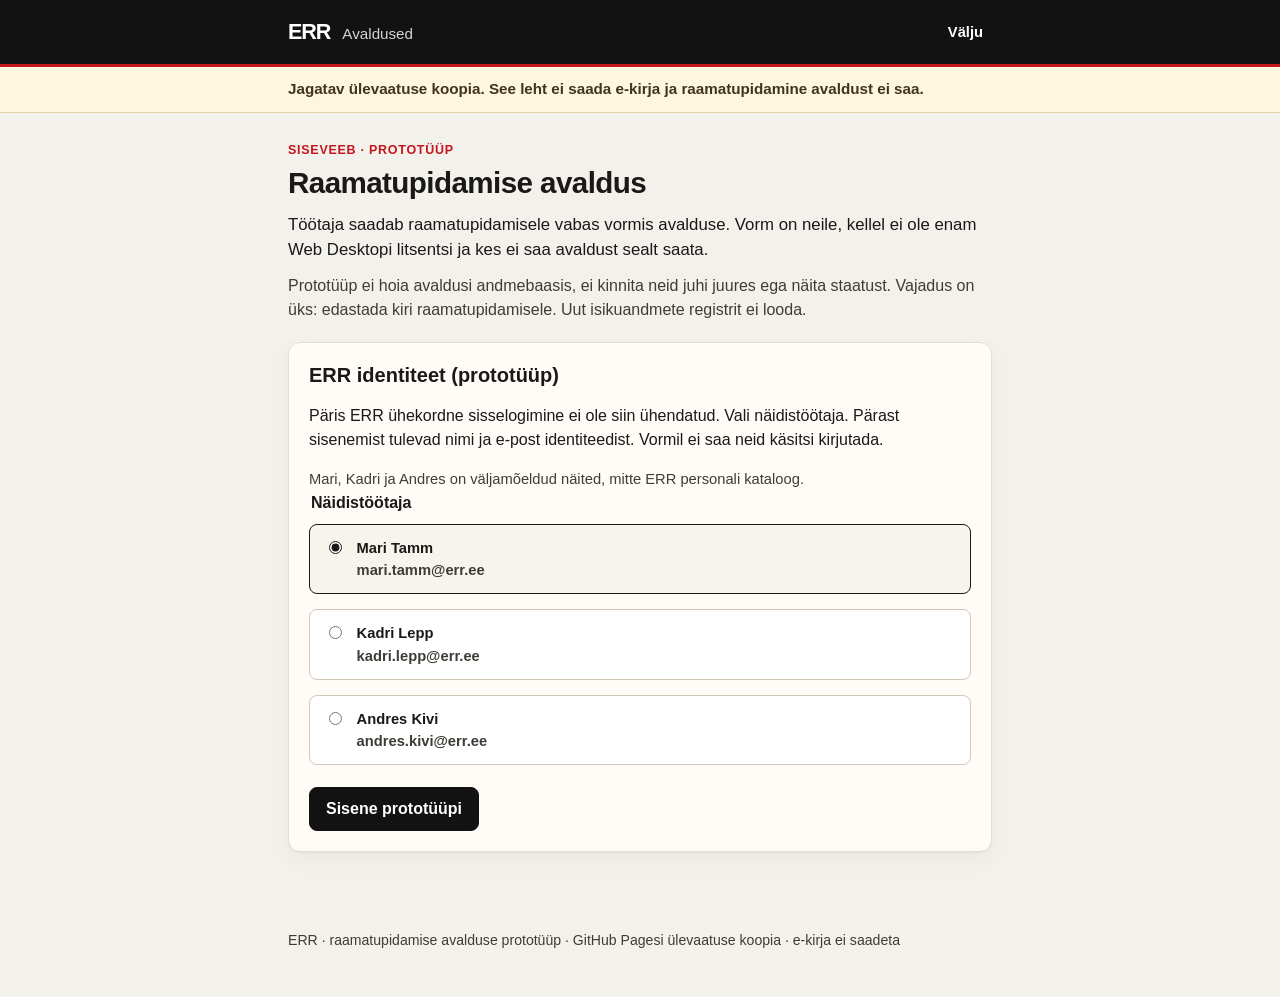
==== docs/index.html @ 6e88cb53 "Add a static GitHub Pages review copy. The docs site reuses the prototype form without calling the A" ====
<!DOCTYPE html>
<html lang="et">
<head>
  <meta charset="utf-8">
  <meta name="viewport" content="width=device-width, initial-scale=1">
  <meta name="robots" content="noindex">
  <title>Raamatupidamise avaldus · ERR</title>
  <link rel="stylesheet" href="styles.css">
</head>
<body>
  <a class="skip" href="#main">Sisu juurde</a>
  <header class="top">
    <div class="top-inner">
      <div class="brand">
        <span class="mark">ERR</span>
        <span class="brand-text">Avaldused</span>
      </div>
      <div class="top-user" id="top-user" hidden>
        <span id="top-name"></span>
        <button type="button" class="btn btn-quiet" id="logout">Välju</button>
      </div>
    </div>
  </header>
  <div class="review-strip">
    <p>Jagatav ülevaatuse koopia. See leht ei saada e-kirja ja raamatupidamine avaldust ei saa.</p>
  </div>

  <main id="main">
    <p class="kicker">Siseveeb · prototüüp</p>
    <h1>Raamatupidamise avaldus</h1>
    <p class="lead">
      Töötaja saadab raamatupidamisele vabas vormis avalduse. Vorm on neile, kellel ei ole enam
      Web Desktopi litsentsi ja kes ei saa avaldust sealt saata.
    </p>
    <p class="scope">
      Prototüüp ei hoia avaldusi andmebaasis, ei kinnita neid juhi juures ega näita staatust.
      Vajadus on üks: edastada kiri raamatupidamisele. Uut isikuandmete registrit ei looda.
    </p>

    <section id="gate" class="card">
      <h2>ERR identiteet (prototüüp)</h2>
      <p>
        Päris ERR ühekordne sisselogimine ei ole siin ühendatud. Vali näidistöötaja.
        Pärast sisenemist tulevad nimi ja e-post identiteedist. Vormil ei saa neid käsitsi kirjutada.
      </p>
      <p class="hint">Mari, Kadri ja Andres on väljamõeldud näited, mitte ERR personali kataloog.</p>
      <div id="gate-alert" class="banner banner-error" role="alert" hidden></div>
      <form id="login-form">
        <fieldset>
          <legend>Näidistöötaja</legend>
          <div id="people" class="people"></div>
        </fieldset>
        <button type="submit" class="btn" id="login-button">Sisene prototüüpi</button>
      </form>
    </section>

    <section id="app" hidden>
      <section class="card" id="composer">
        <h2>Uus avaldus</h2>
        <div class="identity" aria-labelledby="identity-title">
          <h3 id="identity-title">Saatja</h3>
          <dl>
            <div>
              <dt>Nimi</dt>
              <dd id="who-name"></dd>
            </div>
            <div>
              <dt>E-post</dt>
              <dd id="who-email"></dd>
            </div>
          </dl>
          <p class="hint">Loetav. Andmed tulevad prototüübi identiteedist, mitte vormi väljadelt.</p>
        </div>

        <p class="delivery" id="delivery-note">
          See GitHub Pagesi koopia ei saada e-kirja. Esitamine koostab kirja ainult selles brauseris.
          Raamatupidamine seda ei saa.
        </p>

        <div id="form-alert" class="banner banner-error" role="alert" tabindex="-1" hidden></div>

        <form id="application-form" autocomplete="off">
          <div class="field">
            <label for="type">Avalduse liik (kohustuslik)</label>
            <select id="type" name="type" aria-required="true" aria-describedby="type-hint type-error">
              <option value="">Vali liik…</option>
            </select>
            <p class="hint" id="type-hint">Esialgne nimekiri lähteülesande näidetest. Lõpliku loetelu kinnitab raamatupidamine.</p>
            <p class="field-error" id="type-error"></p>
          </div>

          <div class="field">
            <label for="body">Avalduse tekst (kohustuslik)</label>
            <textarea id="body" name="body" aria-required="true" aria-describedby="body-hint body-error" maxlength="8000"></textarea>
            <p class="hint" id="body-hint">Kirjuta, mida raamatupidamine peaks tegema. Kuni 8000 tähemärki.</p>
            <p class="field-error" id="body-error"></p>
          </div>

          <div class="sim">
            <p class="eyebrow">Ainult prototüübis</p>
            <label class="check" for="simulate">
              <input type="checkbox" id="simulate" name="simulate" aria-describedby="simulate-hint">
              <span>Simuleeri saatmise viga</span>
            </label>
            <p class="hint" id="simulate-hint">
              Näitab veateadet. Koostatud kirja ei kuvata ja seda kirjet postkasti ei lisata.
            </p>
          </div>

          <button type="submit" class="btn" id="send-button">Saada avaldus</button>
        </form>
      </section>

      <section id="success" class="card success" role="status" aria-live="polite" tabindex="-1" hidden>
        <h2 id="success-title"></h2>
        <p id="success-message"></p>
        <h3>Koostatud kiri</h3>
        <dl id="success-fields" class="mail"></dl>
        <h3>Täpne kirja sisu</h3>
        <pre id="success-text" class="letter"></pre>
        <button type="button" class="btn btn-secondary" id="another">Koosta uus avaldus</button>
      </section>

      <section class="card inbox" aria-labelledby="inbox-title">
        <p class="eyebrow">Ainult ülevaatuseks · ei ole tööjärjekord</p>
        <h2 id="inbox-title">Koostatud kirjad selles vahekaardis</h2>
        <p>
          Siin on kirjad, mis koostati selles brauseri vahekaardis. Hoiukoht on sessionStorage:
          see ei ole juhtumite süsteem ega andmebaas. Kirjed kaovad, kui vahekaart suletakse.
          E-kirja ei saadeta ja raamatupidamine neid ei saa.
        </p>
        <button type="button" class="btn btn-secondary" id="refresh-inbox">Värskenda postkasti</button>
        <div id="inbox-alert" class="banner banner-error" role="alert" hidden></div>
        <div id="inbox-list"></div>
      </section>
    </section>
  </main>

  <footer class="foot">
    <p>ERR · raamatupidamise avalduse prototüüp · GitHub Pagesi ülevaatuse koopia · e-kirja ei saadeta</p>
  </footer>
  <noscript>
    <p class="noscript">Prototüüp vajab brauseris JavaScripti, et hoida identiteedivärav ja kirja koostamine lahus.</p>
  </noscript>
  <script src="app.js"></script>
</body>
</html>
---- docs/styles.css ----
:root {
  --bg: #f3f1ec;
  --card: #fffcf8;
  --ink: #1a1916;
  --muted: #3f3c37;
  --line: #e4ddd2;
  --line-strong: #cfc6b8;
  --header: #121212;
  --accent: #c4161c;
  --focus: #0b57d0;
  --danger: #8f1d33;
  --danger-bg: #fdf2f4;
  --ok-bg: #f3f7f4;
  --ok-line: #b7cfc0;
  --ok-ink: #143024;
  --shadow: 0 1px 2px rgba(28, 25, 23, 0.04), 0 8px 24px rgba(28, 25, 23, 0.04);
}

*,
*::before,
*::after {
  box-sizing: border-box;
}

html {
  scroll-behavior: smooth;
}

body {
  margin: 0;
  min-height: 100vh;
  background: var(--bg);
  color: var(--ink);
  font-family: "Segoe UI", "Liberation Sans", "Helvetica Neue", Arial, sans-serif;
  font-size: 1rem;
  line-height: 1.5;
}

.skip {
  position: absolute;
  left: 12px;
  top: -40px;
  background: #fff;
  color: var(--ink);
  padding: 8px 12px;
  z-index: 5;
}

.skip:focus {
  top: 12px;
}

:focus-visible {
  outline: 3px solid var(--focus);
  outline-offset: 2px;
}

.top {
  background: var(--header);
  color: #fff;
  border-bottom: 3px solid var(--accent);
}

.review-strip {
  background: #fff6df;
  color: #3f3420;
  border-bottom: 1px solid #e6d3a3;
}

.review-strip p {
  width: min(44rem, calc(100% - 2rem));
  margin: 0 auto;
  padding: 0.7rem 0;
  font-size: 0.95rem;
  font-weight: 600;
}

.top-inner,
main,
.foot {
  width: min(44rem, calc(100% - 2rem));
  margin-inline: auto;
}

.top-inner {
  display: flex;
  align-items: center;
  justify-content: space-between;
  gap: 1rem;
  min-height: 4rem;
}

.brand {
  display: flex;
  align-items: baseline;
  gap: 0.75rem;
}

.mark {
  font-weight: 800;
  letter-spacing: -0.05em;
  font-size: 1.35rem;
}

.brand-text {
  color: #d6d3d1;
  font-size: 0.95rem;
}

.top-user {
  display: flex;
  align-items: center;
  gap: 0.75rem;
  font-size: 0.92rem;
}

main {
  padding: 1.75rem 0 3rem;
}

.kicker {
  margin: 0 0 0.35rem;
  color: var(--accent);
  font-size: 0.78rem;
  font-weight: 700;
  letter-spacing: 0.06em;
  text-transform: uppercase;
}

h1,
h2,
h3 {
  font-weight: 600;
  line-height: 1.25;
  margin: 0 0 0.6rem;
}

h1 {
  font-size: 1.85rem;
  letter-spacing: -0.02em;
}

h2 {
  font-size: 1.25rem;
}

h3 {
  font-size: 1rem;
}

.lead {
  margin: 0 0 0.75rem;
  font-size: 1.05rem;
}

.scope,
.hint,
.delivery,
.foot,
.inbox p,
.gate p {
  color: var(--muted);
}

.scope {
  margin: 0 0 1.25rem;
}

.boot {
  color: var(--muted);
}

.card {
  background: var(--card);
  border: 1px solid var(--line);
  border-radius: 12px;
  box-shadow: var(--shadow);
  padding: 1.25rem;
  margin: 0 0 1rem;
}

fieldset {
  border: 0;
  margin: 0 0 1rem;
  padding: 0;
}

legend {
  font-weight: 600;
  margin-bottom: 0.6rem;
}

.people {
  display: grid;
  gap: 0.6rem;
}

.person {
  display: flex;
  gap: 0.75rem;
  align-items: flex-start;
  border: 1px solid var(--line-strong);
  border-radius: 8px;
  padding: 0.75rem 0.85rem;
  background: #fff;
  cursor: pointer;
}

.person:has(input:checked) {
  border-color: var(--ink);
  background: #f7f4ee;
}

.person input {
  margin-top: 0.25rem;
  accent-color: var(--ink);
}

.person strong {
  display: block;
  color: var(--ink);
}

.person span {
  color: var(--muted);
  font-size: 0.92rem;
}

.identity {
  border-left: 3px solid var(--accent);
  background: #faf7f2;
  padding: 0.85rem 1rem;
  margin-bottom: 1rem;
}

.identity dl,
.mail {
  display: grid;
  gap: 0.45rem;
  margin: 0;
}

.identity dl div,
.mail div {
  display: grid;
  grid-template-columns: 9.5rem 1fr;
  gap: 0.5rem;
}

dt {
  color: var(--muted);
}

dd {
  margin: 0;
  overflow-wrap: anywhere;
}

.delivery {
  margin: 0 0 1rem;
  padding: 0.7rem 0.8rem;
  background: #f7f4ee;
  border-radius: 8px;
}

.field {
  margin-bottom: 1rem;
}

label,
.hint,
.field-error {
  display: block;
}

label {
  font-weight: 600;
  margin-bottom: 0.35rem;
}

select,
textarea,
.btn {
  font: inherit;
}

select,
textarea {
  width: 100%;
  color: var(--ink);
  background: #fff;
  border: 1px solid var(--line-strong);
  border-radius: 8px;
  padding: 0.65rem 0.75rem;
  min-height: 44px;
}

textarea {
  min-height: 10rem;
  resize: vertical;
  line-height: 1.5;
}

[aria-invalid="true"] {
  border-color: var(--danger);
  background: #fffafa;
}

.field-error {
  min-height: 1.25rem;
  margin: 0.3rem 0 0;
  color: var(--danger);
  font-size: 0.92rem;
}

.hint {
  margin: 0.35rem 0 0;
  font-size: 0.92rem;
}

.banner {
  border-radius: 8px;
  padding: 0.75rem 0.85rem;
  margin: 0 0 1rem;
}

.banner-error {
  position: sticky;
  top: 0.75rem;
  z-index: 2;
  background: var(--danger-bg);
  color: var(--danger);
  border: 1px solid #f0c2cb;
}

.sim {
  margin: 0.5rem 0 1rem;
  padding: 0.8rem 0.9rem;
  border: 1px dashed var(--line-strong);
  border-radius: 8px;
  background: #fafaf8;
}

.eyebrow {
  margin: 0 0 0.35rem;
  font-size: 0.72rem;
  font-weight: 700;
  letter-spacing: 0.05em;
  text-transform: uppercase;
  color: #6b6560;
}

.check {
  display: flex;
  gap: 0.6rem;
  align-items: flex-start;
  font-weight: 600;
  cursor: pointer;
}

.check input {
  margin-top: 0.2rem;
  width: 1.05rem;
  height: 1.05rem;
  accent-color: var(--ink);
}

.btn {
  appearance: none;
  background: var(--header);
  color: #fff;
  border: 1px solid var(--header);
  border-radius: 8px;
  min-height: 44px;
  padding: 0.55rem 1rem;
  font-weight: 600;
  cursor: pointer;
}

.btn:hover {
  background: #2a2a2a;
}

.btn:disabled {
  opacity: 0.6;
  cursor: wait;
}

.btn-secondary {
  background: #fff;
  color: var(--ink);
  border-color: var(--line-strong);
  margin-top: 0.75rem;
}

.btn-secondary:hover {
  background: #f7f4ee;
}

.btn-quiet {
  background: transparent;
  border-color: transparent;
  color: #fff;
  min-height: 40px;
  padding-inline: 0.5rem;
}

.btn-quiet:hover {
  background: #2a2a2a;
}

.success {
  background: var(--ok-bg);
  border-color: var(--ok-line);
}

.success h2 {
  color: var(--ok-ink);
}

.letter {
  white-space: pre-wrap;
  overflow-wrap: anywhere;
  background: #fff;
  border: 1px solid var(--ok-line);
  border-radius: 8px;
  padding: 0.85rem;
  margin: 0.75rem 0 0;
  font-family: "Segoe UI", "Liberation Sans", sans-serif;
  font-size: 0.95rem;
}

.inbox-empty,
.mail-card {
  margin-top: 0.9rem;
}

.mail-card {
  border: 1px solid var(--line);
  border-radius: 8px;
  background: #fff;
  padding: 0.85rem 0.9rem;
}

.mail-card h3 {
  margin-bottom: 0.35rem;
}

.mail-card p {
  margin: 0.35rem 0;
}

.mail-card .body {
  white-space: pre-wrap;
  overflow-wrap: anywhere;
  color: var(--ink);
}

.foot {
  padding-bottom: 2rem;
  font-size: 0.88rem;
}

.noscript {
  width: min(44rem, calc(100% - 2rem));
  margin: 1rem auto;
  padding: 0.8rem;
  background: var(--danger-bg);
  color: var(--danger);
}

code {
  font-family: ui-monospace, "Cascadia Mono", "Segoe UI Mono", monospace;
  font-size: 0.88em;
}

@media (max-width: 640px) {
  h1 {
    font-size: 1.55rem;
  }

  .top-inner,
  .review-strip p,
  main,
  .foot {
    width: min(44rem, calc(100% - 1.25rem));
  }

  .identity dl div,
  .mail div {
    grid-template-columns: 1fr;
    gap: 0.1rem;
  }

  .top-user span {
    max-width: 8.5rem;
    overflow: hidden;
    text-overflow: ellipsis;
    white-space: nowrap;
  }
}

@media (prefers-reduced-motion: reduce) {
  html {
    scroll-behavior: auto;
  }
}
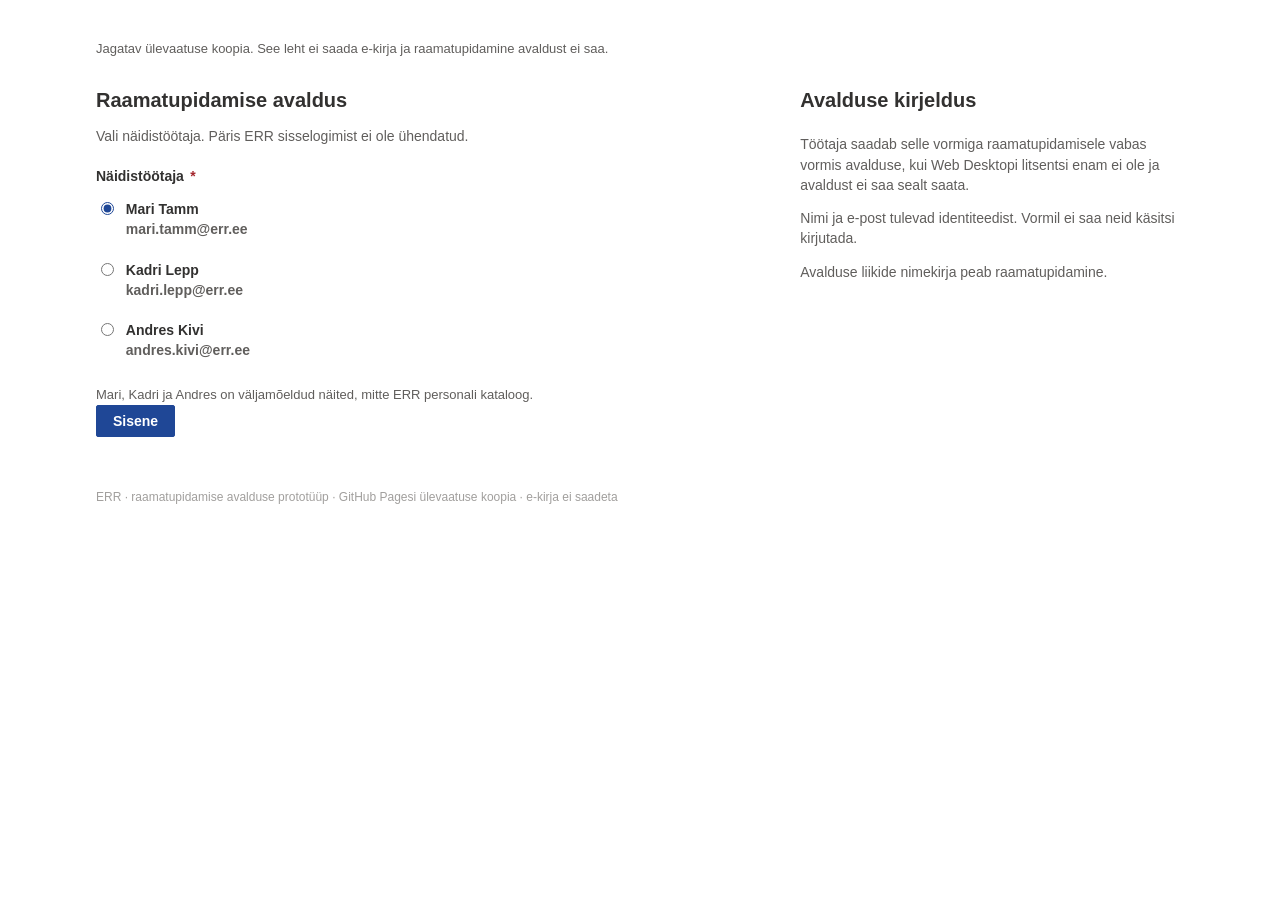
==== commit c0a768d4: "Restyle the application form to the intranet layout. Match the white two-column form: labels above f" ====
--- a/docs/index.html
+++ b/docs/index.html
@@ -9,122 +9,115 @@
 </head>
 <body>
   <a class="skip" href="#main">Sisu juurde</a>
-  <header class="top">
-    <div class="top-inner">
-      <div class="brand">
-        <span class="mark">ERR</span>
-        <span class="brand-text">Avaldused</span>
+  <main id="main">
+    <p class="review-note">Jagatav ülevaatuse koopia. See leht ei saada e-kirja ja raamatupidamine avaldust ei saa.</p>
+
+    <section id="gate">
+      <div class="layout">
+        <div class="form-col">
+          <h1>Raamatupidamise avaldus</h1>
+          <p class="lede">Vali näidistöötaja. Päris ERR sisselogimist ei ole ühendatud.</p>
+          <div id="gate-alert" class="banner banner-error" role="alert" hidden></div>
+          <form id="login-form">
+            <fieldset>
+              <legend>Näidistöötaja <span class="req" aria-hidden="true">*</span><span class="sr">kohustuslik</span></legend>
+              <div id="people" class="people"></div>
+            </fieldset>
+            <p class="hint">Mari, Kadri ja Andres on väljamõeldud näited, mitte ERR personali kataloog.</p>
+            <button type="submit" class="btn btn-primary" id="login-button">Sisene</button>
+          </form>
+        </div>
+        <aside class="help" aria-labelledby="gate-help-title">
+          <h2 id="gate-help-title">Avalduse kirjeldus</h2>
+          <p>Töötaja saadab selle vormiga raamatupidamisele vabas vormis avalduse, kui Web Desktopi litsentsi enam ei ole ja avaldust ei saa sealt saata.</p>
+          <p>Nimi ja e-post tulevad identiteedist. Vormil ei saa neid käsitsi kirjutada.</p>
+          <p>Avalduse liikide nimekirja peab raamatupidamine.</p>
+        </aside>
       </div>
-      <div class="top-user" id="top-user" hidden>
-        <span id="top-name"></span>
-        <button type="button" class="btn btn-quiet" id="logout">Välju</button>
-      </div>
-    </div>
-  </header>
-  <div class="review-strip">
-    <p>Jagatav ülevaatuse koopia. See leht ei saada e-kirja ja raamatupidamine avaldust ei saa.</p>
-  </div>
-
-  <main id="main">
-    <p class="kicker">Siseveeb · prototüüp</p>
-    <h1>Raamatupidamise avaldus</h1>
-    <p class="lead">
-      Töötaja saadab raamatupidamisele vabas vormis avalduse. Vorm on neile, kellel ei ole enam
-      Web Desktopi litsentsi ja kes ei saa avaldust sealt saata.
-    </p>
-    <p class="scope">
-      Prototüüp ei hoia avaldusi andmebaasis, ei kinnita neid juhi juures ega näita staatust.
-      Vajadus on üks: edastada kiri raamatupidamisele. Uut isikuandmete registrit ei looda.
-    </p>
-
-    <section id="gate" class="card">
-      <h2>ERR identiteet (prototüüp)</h2>
-      <p>
-        Päris ERR ühekordne sisselogimine ei ole siin ühendatud. Vali näidistöötaja.
-        Pärast sisenemist tulevad nimi ja e-post identiteedist. Vormil ei saa neid käsitsi kirjutada.
-      </p>
-      <p class="hint">Mari, Kadri ja Andres on väljamõeldud näited, mitte ERR personali kataloog.</p>
-      <div id="gate-alert" class="banner banner-error" role="alert" hidden></div>
-      <form id="login-form">
-        <fieldset>
-          <legend>Näidistöötaja</legend>
-          <div id="people" class="people"></div>
-        </fieldset>
-        <button type="submit" class="btn" id="login-button">Sisene prototüüpi</button>
-      </form>
     </section>
 
     <section id="app" hidden>
-      <section class="card" id="composer">
-        <h2>Uus avaldus</h2>
-        <div class="identity" aria-labelledby="identity-title">
-          <h3 id="identity-title">Saatja</h3>
-          <dl>
-            <div>
-              <dt>Nimi</dt>
-              <dd id="who-name"></dd>
+      <div class="layout">
+        <div class="form-col">
+          <h1>Raamatupidamise avaldus</h1>
+          <div class="identity">
+            <span><span class="id-k">Nimi</span> <strong id="who-name"></strong></span>
+            <span><span class="id-k">E-post</span> <strong id="who-email"></strong></span>
+            <button type="button" class="btn btn-quiet" id="logout">Välju</button>
+          </div>
+
+          <form id="application-form" autocomplete="off">
+            <div id="form-alert" class="banner banner-error" role="alert" tabindex="-1" hidden></div>
+
+            <div class="field">
+              <label for="type">Avalduse liik <span class="req" aria-hidden="true">*</span><span class="sr">kohustuslik</span></label>
+              <select id="type" name="type" aria-required="true" aria-describedby="type-hint type-error">
+                <option value="">(tühi)</option>
+              </select>
+              <p class="hint" id="type-hint">Esialgne nimekiri lähteülesande näidetest. Lõpliku loetelu kinnitab raamatupidamine.</p>
+              <p class="field-error" id="type-error"></p>
             </div>
-            <div>
-              <dt>E-post</dt>
-              <dd id="who-email"></dd>
+
+            <div class="field">
+              <label id="body-label">Avalduse tekst <span class="req" aria-hidden="true">*</span><span class="sr">kohustuslik</span></label>
+              <div class="editor" id="editor">
+                <div class="toolbar" role="toolbar" aria-label="Teksti vorming" id="toolbar">
+                  <button type="button" data-cmd="bold" aria-label="Rasvane" aria-pressed="false"><strong>B</strong></button>
+                  <button type="button" data-cmd="italic" aria-label="Kaldkiri" aria-pressed="false"><em>I</em></button>
+                  <button type="button" data-cmd="underline" aria-label="Allakriipsutus" aria-pressed="false"><span class="u">U</span></button>
+                  <button type="button" data-cmd="insertUnorderedList" aria-label="Täpploend" aria-pressed="false">
+                    <svg viewBox="0 0 16 16" width="15" height="15" aria-hidden="true" focusable="false">
+                      <circle cx="2.4" cy="3.5" r="1.15" fill="currentColor"></circle>
+                      <circle cx="2.4" cy="8" r="1.15" fill="currentColor"></circle>
+                      <circle cx="2.4" cy="12.5" r="1.15" fill="currentColor"></circle>
+                      <path d="M5.5 3.5h8.2M5.5 8h8.2M5.5 12.5h8.2" stroke="currentColor" stroke-width="1.3"></path>
+                    </svg>
+                  </button>
+                </div>
+                <div id="body" class="editor-surface" contenteditable="true" role="textbox" aria-multiline="true" aria-required="true" aria-labelledby="body-label" aria-describedby="body-hint body-error"></div>
+              </div>
+              <p class="hint" id="body-hint">Kirjuta, mida raamatupidamine peaks tegema. Kuni 8000 tähemärki. Salvestatakse lihttekstina. E-kirja see leht ei saada.</p>
+              <p class="field-error" id="body-error"></p>
             </div>
-          </dl>
-          <p class="hint">Loetav. Andmed tulevad prototüübi identiteedist, mitte vormi väljadelt.</p>
+
+            <div class="sim">
+              <p class="sim-kicker">Ainult prototüübis</p>
+              <label class="check" for="simulate">
+                <input type="checkbox" id="simulate" name="simulate" aria-describedby="simulate-hint">
+                <span>Simuleeri saatmise viga</span>
+              </label>
+              <p class="hint" id="simulate-hint">Näitab veateadet. Koostatud kirja ei kuvata ja seda kirjet postkasti ei lisata.</p>
+            </div>
+
+            <div class="actions">
+              <button type="submit" class="btn btn-primary" id="send-button">Saada avaldus</button>
+              <button type="button" class="btn btn-secondary" id="cancel">Tühista</button>
+            </div>
+          </form>
+
+          <section id="success" class="outcome" role="status" aria-live="polite" tabindex="-1" hidden>
+            <h2 id="success-title"></h2>
+            <p id="success-message"></p>
+            <h3>Koostatud kiri</h3>
+            <dl id="success-fields" class="mail"></dl>
+            <h3>Täpne kirja sisu</h3>
+            <pre id="success-text" class="letter"></pre>
+            <button type="button" class="btn btn-secondary" id="another">Koosta uus avaldus</button>
+          </section>
         </div>
 
-        <p class="delivery" id="delivery-note">
-          See GitHub Pagesi koopia ei saada e-kirja. Esitamine koostab kirja ainult selles brauseris.
-          Raamatupidamine seda ei saa.
-        </p>
+        <aside class="help" aria-labelledby="help-title">
+          <h2 id="help-title">Avalduse kirjeldus</h2>
+          <p>Töötaja saadab selle vormiga raamatupidamisele vabas vormis avalduse, kui Web Desktopi litsentsi enam ei ole ja avaldust ei saa sealt saata.</p>
+          <p>Nimi ja e-post tulevad identiteedist. Vormil ei saa neid käsitsi kirjutada.</p>
+          <p>Avalduse liikide nimekirja peab raamatupidamine. Siin on esialgne loetelu, sealhulgas „Muu“.</p>
+          <p>See GitHub Pagesi koopia ei saada e-kirja. Esitamine koostab kirja ainult selles brauseris. Raamatupidamine seda ei saa.</p>
+        </aside>
+      </div>
 
-        <div id="form-alert" class="banner banner-error" role="alert" tabindex="-1" hidden></div>
-
-        <form id="application-form" autocomplete="off">
-          <div class="field">
-            <label for="type">Avalduse liik (kohustuslik)</label>
-            <select id="type" name="type" aria-required="true" aria-describedby="type-hint type-error">
-              <option value="">Vali liik…</option>
-            </select>
-            <p class="hint" id="type-hint">Esialgne nimekiri lähteülesande näidetest. Lõpliku loetelu kinnitab raamatupidamine.</p>
-            <p class="field-error" id="type-error"></p>
-          </div>
-
-          <div class="field">
-            <label for="body">Avalduse tekst (kohustuslik)</label>
-            <textarea id="body" name="body" aria-required="true" aria-describedby="body-hint body-error" maxlength="8000"></textarea>
-            <p class="hint" id="body-hint">Kirjuta, mida raamatupidamine peaks tegema. Kuni 8000 tähemärki.</p>
-            <p class="field-error" id="body-error"></p>
-          </div>
-
-          <div class="sim">
-            <p class="eyebrow">Ainult prototüübis</p>
-            <label class="check" for="simulate">
-              <input type="checkbox" id="simulate" name="simulate" aria-describedby="simulate-hint">
-              <span>Simuleeri saatmise viga</span>
-            </label>
-            <p class="hint" id="simulate-hint">
-              Näitab veateadet. Koostatud kirja ei kuvata ja seda kirjet postkasti ei lisata.
-            </p>
-          </div>
-
-          <button type="submit" class="btn" id="send-button">Saada avaldus</button>
-        </form>
-      </section>
-
-      <section id="success" class="card success" role="status" aria-live="polite" tabindex="-1" hidden>
-        <h2 id="success-title"></h2>
-        <p id="success-message"></p>
-        <h3>Koostatud kiri</h3>
-        <dl id="success-fields" class="mail"></dl>
-        <h3>Täpne kirja sisu</h3>
-        <pre id="success-text" class="letter"></pre>
-        <button type="button" class="btn btn-secondary" id="another">Koosta uus avaldus</button>
-      </section>
-
-      <section class="card inbox" aria-labelledby="inbox-title">
-        <p class="eyebrow">Ainult ülevaatuseks · ei ole tööjärjekord</p>
+      <section class="inbox" aria-labelledby="inbox-title">
         <h2 id="inbox-title">Koostatud kirjad selles vahekaardis</h2>
-        <p>
+        <p class="intro">
           Siin on kirjad, mis koostati selles brauseri vahekaardis. Hoiukoht on sessionStorage:
           see ei ole juhtumite süsteem ega andmebaas. Kirjed kaovad, kui vahekaart suletakse.
           E-kirja ei saadeta ja raamatupidamine neid ei saa.
--- a/docs/styles.css
+++ b/docs/styles.css
@@ -1,19 +1,16 @@
 :root {
-  --bg: #f3f1ec;
-  --card: #fffcf8;
-  --ink: #1a1916;
-  --muted: #3f3c37;
-  --line: #e4ddd2;
-  --line-strong: #cfc6b8;
-  --header: #121212;
-  --accent: #c4161c;
-  --focus: #0b57d0;
-  --danger: #8f1d33;
-  --danger-bg: #fdf2f4;
-  --ok-bg: #f3f7f4;
-  --ok-line: #b7cfc0;
-  --ok-ink: #143024;
-  --shadow: 0 1px 2px rgba(28, 25, 23, 0.04), 0 8px 24px rgba(28, 25, 23, 0.04);
+  --ink: #323130;
+  --muted: #605e5c;
+  --quiet: #a19f9d;
+  --line: #d0d0d0;
+  --line-strong: #8a8886;
+  --hairline: #edebe9;
+  --canvas: #fff;
+  --toolbar: #faf9f8;
+  --blue: #1f4796;
+  --blue-hover: #16367a;
+  --danger: #a4262c;
+  --focus: #1f4796;
 }
 
 *,
@@ -29,11 +26,15 @@
 body {
   margin: 0;
   min-height: 100vh;
-  background: var(--bg);
+  background: var(--canvas);
   color: var(--ink);
   font-family: "Segoe UI", "Liberation Sans", "Helvetica Neue", Arial, sans-serif;
-  font-size: 1rem;
-  line-height: 1.5;
+  font-size: 0.875rem;
+  line-height: 1.45;
+}
+
+[hidden] {
+  display: none !important;
 }
 
 .skip {
@@ -51,220 +52,133 @@
 }
 
 :focus-visible {
-  outline: 3px solid var(--focus);
+  outline: 2px solid var(--focus);
   outline-offset: 2px;
 }
 
-.top {
-  background: var(--header);
-  color: #fff;
-  border-bottom: 3px solid var(--accent);
-}
-
-.review-strip {
-  background: #fff6df;
-  color: #3f3420;
-  border-bottom: 1px solid #e6d3a3;
-}
-
-.review-strip p {
-  width: min(44rem, calc(100% - 2rem));
-  margin: 0 auto;
-  padding: 0.7rem 0;
-  font-size: 0.95rem;
+.btn-primary:focus-visible {
+  outline-color: #323130;
+}
+
+.sr {
+  position: absolute;
+  width: 1px;
+  height: 1px;
+  padding: 0;
+  margin: -1px;
+  overflow: hidden;
+  clip: rect(0, 0, 0, 0);
+  white-space: nowrap;
+  border: 0;
+}
+
+main,
+.foot,
+.noscript {
+  width: min(68rem, calc(100% - 3rem));
+  margin-inline: auto;
+}
+
+main {
+  padding: 2.5rem 0 2.5rem;
+}
+
+.review-note {
+  margin: 0 0 1.75rem;
+  color: var(--muted);
+  font-size: 0.8125rem;
+}
+
+h1,
+.help h2,
+.outcome h2,
+.inbox h2 {
   font-weight: 600;
-}
-
-.top-inner,
-main,
-.foot {
-  width: min(44rem, calc(100% - 2rem));
-  margin-inline: auto;
-}
-
-.top-inner {
-  display: flex;
-  align-items: center;
-  justify-content: space-between;
-  gap: 1rem;
-  min-height: 4rem;
-}
-
-.brand {
-  display: flex;
-  align-items: baseline;
-  gap: 0.75rem;
-}
-
-.mark {
-  font-weight: 800;
-  letter-spacing: -0.05em;
-  font-size: 1.35rem;
-}
-
-.brand-text {
-  color: #d6d3d1;
-  font-size: 0.95rem;
-}
-
-.top-user {
-  display: flex;
-  align-items: center;
-  gap: 0.75rem;
-  font-size: 0.92rem;
-}
-
-main {
-  padding: 1.75rem 0 3rem;
-}
-
-.kicker {
-  margin: 0 0 0.35rem;
-  color: var(--accent);
-  font-size: 0.78rem;
-  font-weight: 700;
-  letter-spacing: 0.06em;
-  text-transform: uppercase;
+  line-height: 1.3;
+  color: var(--ink);
 }
 
 h1,
-h2,
-h3 {
-  font-weight: 600;
-  line-height: 1.25;
-  margin: 0 0 0.6rem;
-}
-
-h1 {
-  font-size: 1.85rem;
-  letter-spacing: -0.02em;
+.help h2 {
+  margin: 0 0 1.35rem;
+  font-size: 1.25rem;
 }
 
 h2 {
-  font-size: 1.25rem;
-}
-
-h3 {
-  font-size: 1rem;
-}
-
-.lead {
   margin: 0 0 0.75rem;
   font-size: 1.05rem;
 }
 
-.scope,
+h3 {
+  margin: 1.15rem 0 0.4rem;
+  font-size: 0.875rem;
+  font-weight: 700;
+}
+
+.lede,
 .hint,
-.delivery,
+.help p,
 .foot,
-.inbox p,
-.gate p {
-  color: var(--muted);
-}
-
-.scope {
-  margin: 0 0 1.25rem;
-}
-
+.inbox .intro,
+.sim-kicker,
 .boot {
   color: var(--muted);
 }
 
-.card {
-  background: var(--card);
-  border: 1px solid var(--line);
-  border-radius: 12px;
-  box-shadow: var(--shadow);
-  padding: 1.25rem;
-  margin: 0 0 1rem;
+.lede {
+  margin: -0.55rem 0 1.25rem;
+}
+
+.boot {
+  margin: 0;
+}
+
+.layout {
+  display: grid;
+  grid-template-columns: minmax(0, 1.7fr) minmax(13.5rem, 1fr);
+  column-gap: 3.25rem;
+  align-items: start;
+}
+
+.help p {
+  margin: 0 0 0.8rem;
+}
+
+.identity {
+  display: flex;
+  flex-wrap: wrap;
+  align-items: baseline;
+  gap: 0.35rem 1.25rem;
+  margin: 0 0 1.35rem;
+  padding-bottom: 0.8rem;
+  border-bottom: 1px solid var(--hairline);
+}
+
+.id-k {
+  color: var(--muted);
+  font-weight: 700;
+  margin-right: 0.2rem;
 }
 
 fieldset {
   border: 0;
-  margin: 0 0 1rem;
+  margin: 0 0 0.85rem;
   padding: 0;
 }
 
+legend,
+label {
+  font-weight: 700;
+  color: var(--ink);
+}
+
 legend {
-  font-weight: 600;
-  margin-bottom: 0.6rem;
-}
-
-.people {
-  display: grid;
-  gap: 0.6rem;
-}
-
-.person {
-  display: flex;
-  gap: 0.75rem;
-  align-items: flex-start;
-  border: 1px solid var(--line-strong);
-  border-radius: 8px;
-  padding: 0.75rem 0.85rem;
-  background: #fff;
-  cursor: pointer;
-}
-
-.person:has(input:checked) {
-  border-color: var(--ink);
-  background: #f7f4ee;
-}
-
-.person input {
-  margin-top: 0.25rem;
-  accent-color: var(--ink);
-}
-
-.person strong {
-  display: block;
-  color: var(--ink);
-}
-
-.person span {
-  color: var(--muted);
-  font-size: 0.92rem;
-}
-
-.identity {
-  border-left: 3px solid var(--accent);
-  background: #faf7f2;
-  padding: 0.85rem 1rem;
-  margin-bottom: 1rem;
-}
-
-.identity dl,
-.mail {
-  display: grid;
-  gap: 0.45rem;
-  margin: 0;
-}
-
-.identity dl div,
-.mail div {
-  display: grid;
-  grid-template-columns: 9.5rem 1fr;
-  gap: 0.5rem;
-}
-
-dt {
-  color: var(--muted);
-}
-
-dd {
-  margin: 0;
-  overflow-wrap: anywhere;
-}
-
-.delivery {
-  margin: 0 0 1rem;
-  padding: 0.7rem 0.8rem;
-  background: #f7f4ee;
-  border-radius: 8px;
+  margin-bottom: 0.45rem;
+  padding: 0;
 }
 
 .field {
-  margin-bottom: 1rem;
+  margin-bottom: 1.35rem;
 }
 
 label,
@@ -274,230 +188,363 @@
 }
 
 label {
-  font-weight: 600;
-  margin-bottom: 0.35rem;
+  margin-bottom: 0.4rem;
+}
+
+.req {
+  color: var(--danger);
+  margin-left: 0.15rem;
+  font-weight: 700;
 }
 
 select,
-textarea,
-.btn {
+.btn,
+.editor-surface {
   font: inherit;
 }
 
-select,
-textarea {
+select {
   width: 100%;
+  height: 2rem;
   color: var(--ink);
   background: #fff;
   border: 1px solid var(--line-strong);
-  border-radius: 8px;
-  padding: 0.65rem 0.75rem;
-  min-height: 44px;
-}
-
-textarea {
-  min-height: 10rem;
-  resize: vertical;
-  line-height: 1.5;
-}
-
-[aria-invalid="true"] {
+  border-radius: 2px;
+  padding: 0 0.5rem;
+}
+
+select.is-empty {
+  color: var(--muted);
+}
+
+select option {
+  color: var(--ink);
+}
+
+.editor {
+  border: 1px solid var(--line);
+  border-radius: 2px;
+  background: #fff;
+}
+
+.editor:focus-within {
+  border-color: var(--blue);
+  outline: 2px solid var(--blue);
+  outline-offset: 1px;
+}
+
+.toolbar {
+  display: flex;
+  gap: 0.15rem;
+  align-items: center;
+  padding: 0.2rem 0.3rem;
+  background: var(--toolbar);
+  border-bottom: 1px solid var(--hairline);
+}
+
+.toolbar button {
+  display: inline-flex;
+  align-items: center;
+  justify-content: center;
+  width: 1.85rem;
+  height: 1.85rem;
+  padding: 0;
+  border: 0;
+  border-radius: 2px;
+  background: transparent;
+  color: var(--ink);
+  cursor: pointer;
+}
+
+.toolbar button:hover {
+  background: #f3f2f1;
+}
+
+.toolbar button[aria-pressed="true"] {
+  background: #e1dfdd;
+}
+
+.toolbar .u {
+  text-decoration: underline;
+}
+
+.editor-surface {
+  min-height: 9.5rem;
+  padding: 0.65rem 0.7rem;
+  outline: none;
+  line-height: 1.45;
+  overflow-wrap: anywhere;
+}
+
+.editor-surface:focus-visible {
+  outline: none;
+}
+
+.editor-surface ul {
+  margin: 0.2rem 0;
+  padding-left: 1.25rem;
+}
+
+.editor.is-invalid {
   border-color: var(--danger);
-  background: #fffafa;
+}
+
+select[aria-invalid="true"] {
+  border-color: var(--danger);
+}
+
+.field-error:empty {
+  display: none;
 }
 
 .field-error {
-  min-height: 1.25rem;
   margin: 0.3rem 0 0;
   color: var(--danger);
-  font-size: 0.92rem;
 }
 
 .hint {
   margin: 0.35rem 0 0;
-  font-size: 0.92rem;
-}
-
-.banner {
-  border-radius: 8px;
-  padding: 0.75rem 0.85rem;
-  margin: 0 0 1rem;
+  font-size: 0.8125rem;
 }
 
 .banner-error {
-  position: sticky;
-  top: 0.75rem;
-  z-index: 2;
-  background: var(--danger-bg);
+  margin: 0 0 0.85rem;
+  padding: 0;
   color: var(--danger);
-  border: 1px solid #f0c2cb;
+  background: transparent;
+  border: 0;
+}
+
+.banner-error:empty {
+  display: none;
 }
 
 .sim {
-  margin: 0.5rem 0 1rem;
-  padding: 0.8rem 0.9rem;
-  border: 1px dashed var(--line-strong);
-  border-radius: 8px;
-  background: #fafaf8;
-}
-
-.eyebrow {
-  margin: 0 0 0.35rem;
-  font-size: 0.72rem;
-  font-weight: 700;
-  letter-spacing: 0.05em;
-  text-transform: uppercase;
-  color: #6b6560;
+  margin: 0.15rem 0 1.15rem;
+}
+
+.sim-kicker {
+  margin: 0 0 0.2rem;
+  font-size: 0.75rem;
 }
 
 .check {
   display: flex;
-  gap: 0.6rem;
+  gap: 0.45rem;
   align-items: flex-start;
+  font-weight: 400;
+  color: var(--muted);
+  cursor: pointer;
+}
+
+.check input {
+  margin-top: 0.15rem;
+  accent-color: var(--blue);
+}
+
+.actions {
+  display: flex;
+  flex-wrap: wrap;
+  gap: 0.5rem;
+  align-items: center;
+}
+
+.btn {
+  appearance: none;
+  display: inline-flex;
+  align-items: center;
+  justify-content: center;
+  height: 2rem;
+  padding: 0 1rem;
+  border-radius: 2px;
+  border: 1px solid transparent;
   font-weight: 600;
   cursor: pointer;
 }
 
-.check input {
-  margin-top: 0.2rem;
-  width: 1.05rem;
-  height: 1.05rem;
-  accent-color: var(--ink);
-}
-
-.btn {
-  appearance: none;
-  background: var(--header);
+.btn-primary {
+  background: var(--blue);
+  border-color: var(--blue);
   color: #fff;
-  border: 1px solid var(--header);
-  border-radius: 8px;
-  min-height: 44px;
-  padding: 0.55rem 1rem;
-  font-weight: 600;
-  cursor: pointer;
-}
-
-.btn:hover {
-  background: #2a2a2a;
-}
-
-.btn:disabled {
-  opacity: 0.6;
-  cursor: wait;
+}
+
+.btn-primary:hover {
+  background: var(--blue-hover);
+  border-color: var(--blue-hover);
 }
 
 .btn-secondary {
   background: #fff;
-  color: var(--ink);
   border-color: var(--line-strong);
-  margin-top: 0.75rem;
+  color: var(--ink);
 }
 
 .btn-secondary:hover {
-  background: #f7f4ee;
+  background: #f3f2f1;
 }
 
 .btn-quiet {
+  height: auto;
+  margin-left: auto;
+  padding: 0.15rem 0.2rem;
   background: transparent;
   border-color: transparent;
-  color: #fff;
-  min-height: 40px;
-  padding-inline: 0.5rem;
+  color: var(--blue);
 }
 
 .btn-quiet:hover {
-  background: #2a2a2a;
-}
-
-.success {
-  background: var(--ok-bg);
-  border-color: var(--ok-line);
-}
-
-.success h2 {
-  color: var(--ok-ink);
+  background: transparent;
+  text-decoration: underline;
+}
+
+.btn:disabled {
+  opacity: 0.55;
+  cursor: wait;
+}
+
+.people {
+  display: grid;
+  gap: 0.15rem;
+}
+
+.person {
+  display: flex;
+  gap: 0.55rem;
+  align-items: flex-start;
+  padding: 0.35rem 0;
+  cursor: pointer;
+}
+
+.person input {
+  margin-top: 0.2rem;
+  accent-color: var(--blue);
+}
+
+.person strong {
+  display: block;
+  font-weight: 600;
+}
+
+.person .who {
+  color: var(--muted);
+}
+
+.outcome {
+  margin-top: 0.25rem;
+}
+
+.mail {
+  margin: 0 0 0.5rem;
+}
+
+.mail div {
+  display: grid;
+  grid-template-columns: 9rem 1fr;
+  gap: 0.25rem 0.75rem;
+  padding: 0.4rem 0;
+  border-bottom: 1px solid var(--hairline);
+}
+
+dt {
+  color: var(--muted);
+}
+
+dd {
+  margin: 0;
+  white-space: pre-wrap;
+  overflow-wrap: anywhere;
 }
 
 .letter {
   white-space: pre-wrap;
   overflow-wrap: anywhere;
+  margin: 0.4rem 0 0;
+  padding: 0.7rem 0.75rem;
+  border: 1px solid var(--line);
+  border-radius: 2px;
   background: #fff;
-  border: 1px solid var(--ok-line);
-  border-radius: 8px;
-  padding: 0.85rem;
-  margin: 0.75rem 0 0;
   font-family: "Segoe UI", "Liberation Sans", sans-serif;
-  font-size: 0.95rem;
-}
-
-.inbox-empty,
+  font-size: 0.875rem;
+}
+
+.outcome .btn {
+  margin-top: 1rem;
+}
+
+.inbox {
+  margin-top: 2.75rem;
+  padding-top: 1.35rem;
+  border-top: 1px solid var(--hairline);
+}
+
+.inbox .intro {
+  margin: 0 0 0.85rem;
+  max-width: 42rem;
+}
+
+.inbox-empty {
+  margin: 0.9rem 0 0;
+  color: var(--muted);
+}
+
 .mail-card {
-  margin-top: 0.9rem;
-}
-
-.mail-card {
-  border: 1px solid var(--line);
-  border-radius: 8px;
-  background: #fff;
-  padding: 0.85rem 0.9rem;
+  padding: 0.85rem 0;
+  border-bottom: 1px solid var(--hairline);
 }
 
 .mail-card h3 {
-  margin-bottom: 0.35rem;
+  margin: 0 0 0.25rem;
 }
 
 .mail-card p {
-  margin: 0.35rem 0;
+  margin: 0.2rem 0;
+  color: var(--muted);
 }
 
 .mail-card .body {
+  margin-top: 0.45rem;
+  color: var(--ink);
   white-space: pre-wrap;
   overflow-wrap: anywhere;
-  color: var(--ink);
 }
 
 .foot {
   padding-bottom: 2rem;
-  font-size: 0.88rem;
+  font-size: 0.75rem;
+  color: var(--quiet);
 }
 
 .noscript {
-  width: min(44rem, calc(100% - 2rem));
-  margin: 1rem auto;
-  padding: 0.8rem;
-  background: var(--danger-bg);
+  margin-top: 1rem;
+  margin-bottom: 1rem;
   color: var(--danger);
 }
 
 code {
   font-family: ui-monospace, "Cascadia Mono", "Segoe UI Mono", monospace;
-  font-size: 0.88em;
-}
-
-@media (max-width: 640px) {
-  h1 {
-    font-size: 1.55rem;
+  font-size: 0.92em;
+}
+
+@media (max-width: 800px) {
+  main,
+  .foot,
+  .noscript {
+    width: min(68rem, calc(100% - 1.5rem));
   }
 
-  .top-inner,
-  .review-strip p,
-  main,
-  .foot {
-    width: min(44rem, calc(100% - 1.25rem));
+  .layout {
+    grid-template-columns: 1fr;
+    row-gap: 2rem;
   }
 
-  .identity dl div,
+  .help {
+    padding-top: 0.25rem;
+  }
+
   .mail div {
     grid-template-columns: 1fr;
     gap: 0.1rem;
   }
-
-  .top-user span {
-    max-width: 8.5rem;
-    overflow: hidden;
-    text-overflow: ellipsis;
-    white-space: nowrap;
-  }
 }
 
 @media (prefers-reduced-motion: reduce) {
